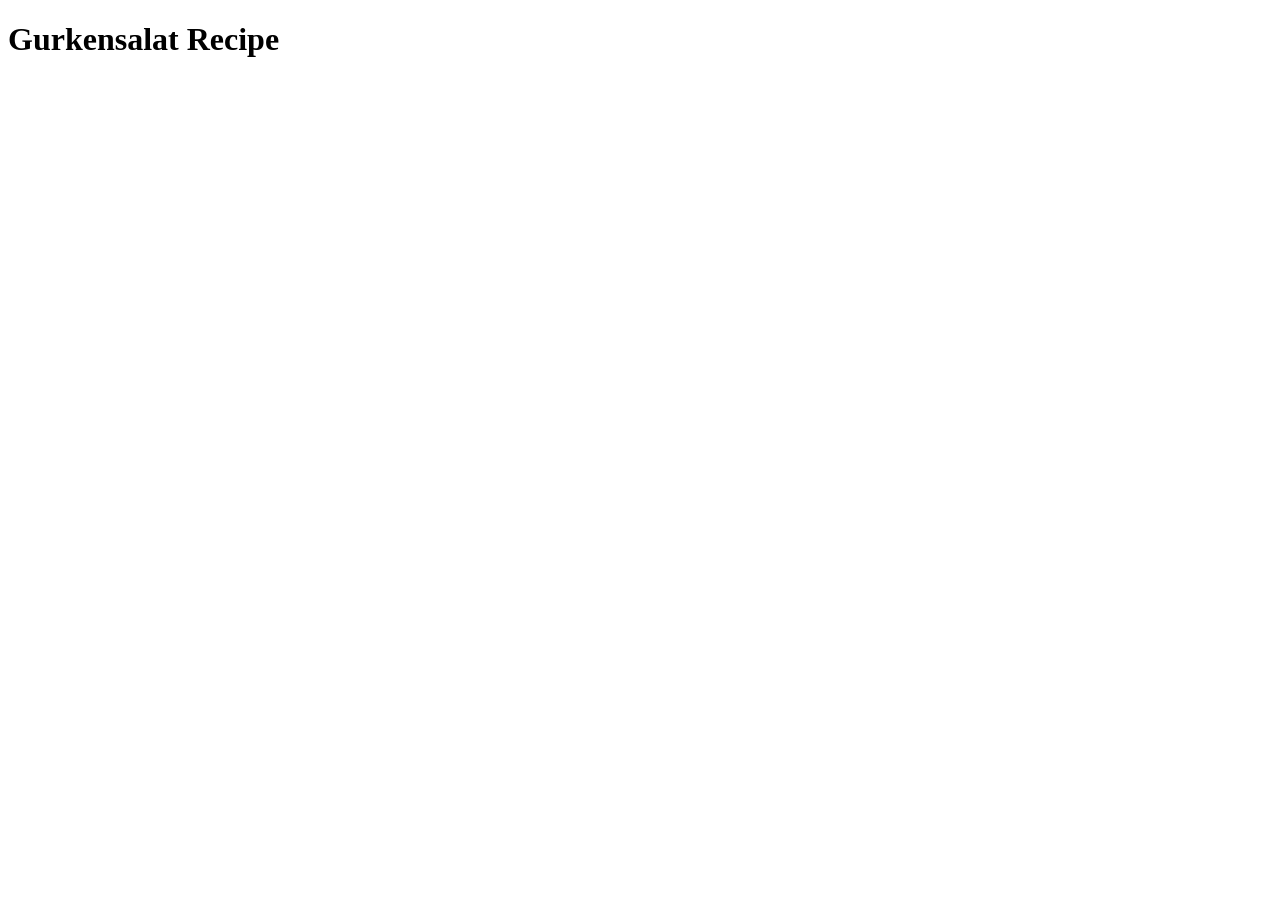
==== recipes/gurkensalat.html @ ced2dfe4 "initial Project structure" ====
<!DOCTYPE html>
<html lang="en">
<head>
    <meta charset="UTF-8">
    <meta name="viewport" content="width=device-width, initial-scale=1.0">
    <title>Document</title>
</head>
<body>
    <h1>Gurkensalat Recipe</h1>
</body>
</html>
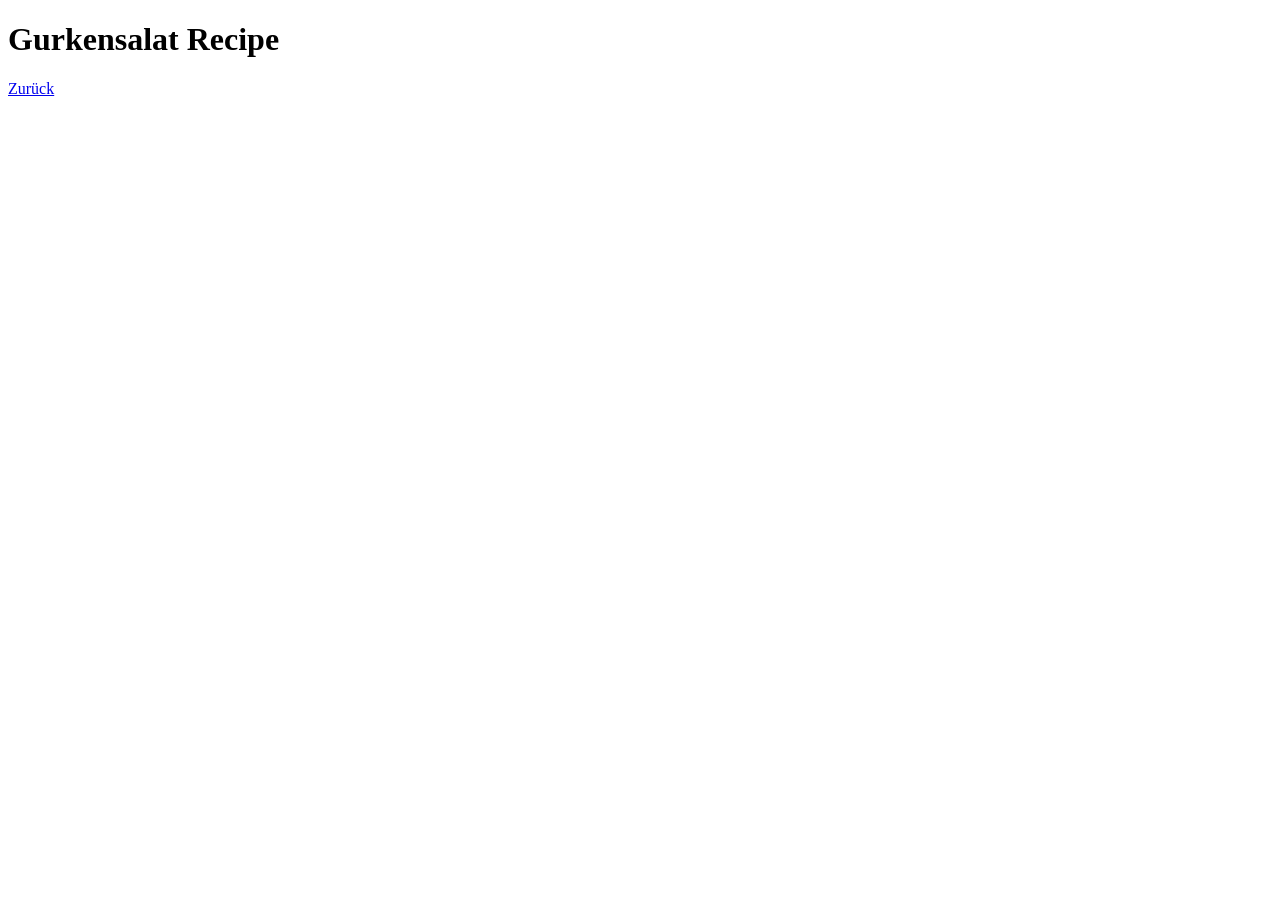
==== commit 18c33a08: "Links zum Navigieren hinzugefügt" ====
--- a/recipes/gurkensalat.html
+++ b/recipes/gurkensalat.html
@@ -7,5 +7,6 @@
 </head>
 <body>
     <h1>Gurkensalat Recipe</h1>
+    <a href="../index.html">Zurück</a>
 </body>
 </html>
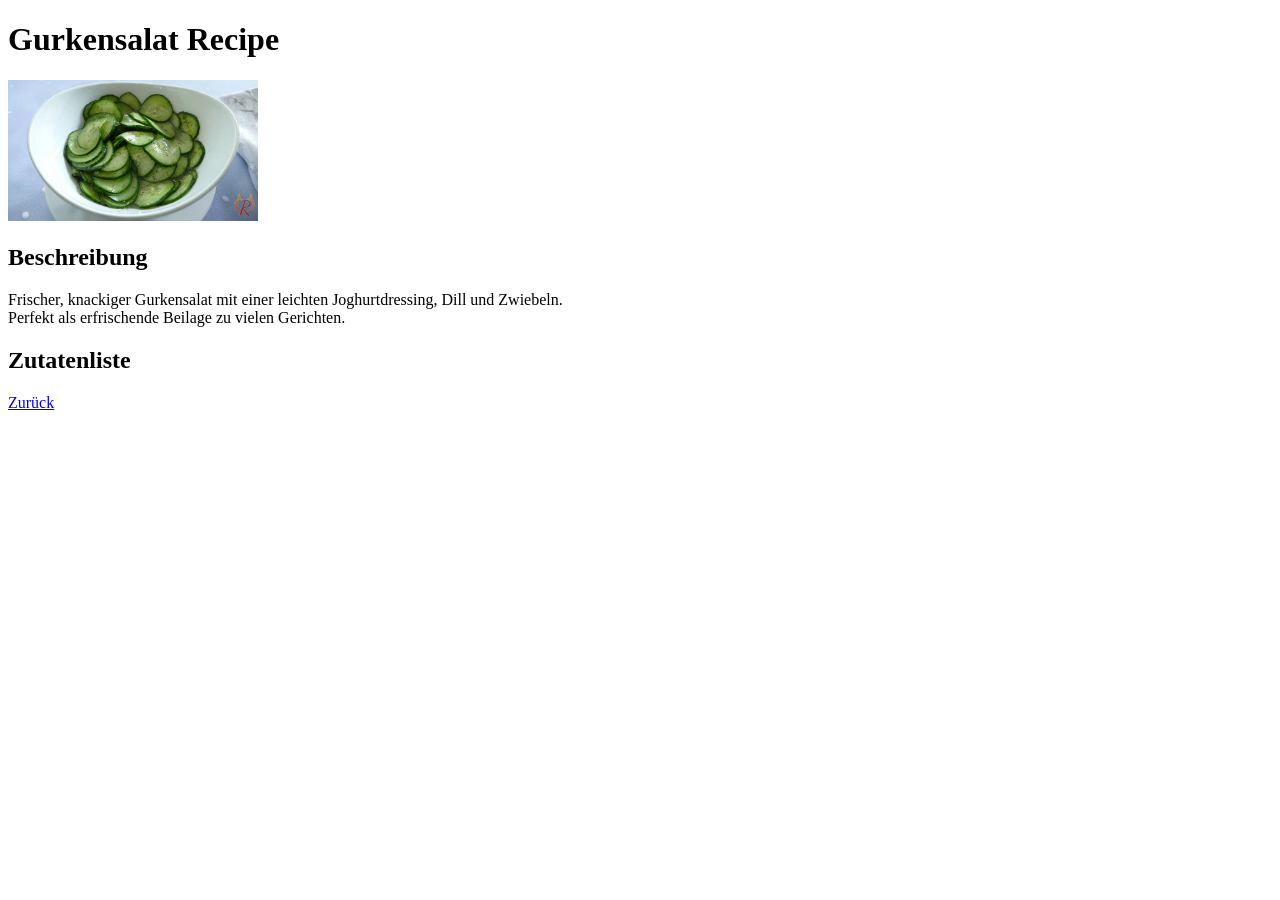
==== commit 767cd720: "Rezept und Zutaten für die Lasagne hinzugefügt" ====
--- a/recipes/gurkensalat.html
+++ b/recipes/gurkensalat.html
@@ -7,6 +7,13 @@
 </head>
 <body>
     <h1>Gurkensalat Recipe</h1>
+    <img src="../images/gurkensalat.png" width="250"/><br>
+    <h2>Beschreibung</h2>
+    <p>Frischer, knackiger Gurkensalat mit einer
+         leichten Joghurtdressing, Dill und Zwiebeln.<br> 
+         Perfekt als erfrischende Beilage zu vielen Gerichten.</p>
+         <h2>Zutatenliste</h2>
+         
     <a href="../index.html">Zurück</a>
 </body>
 </html>
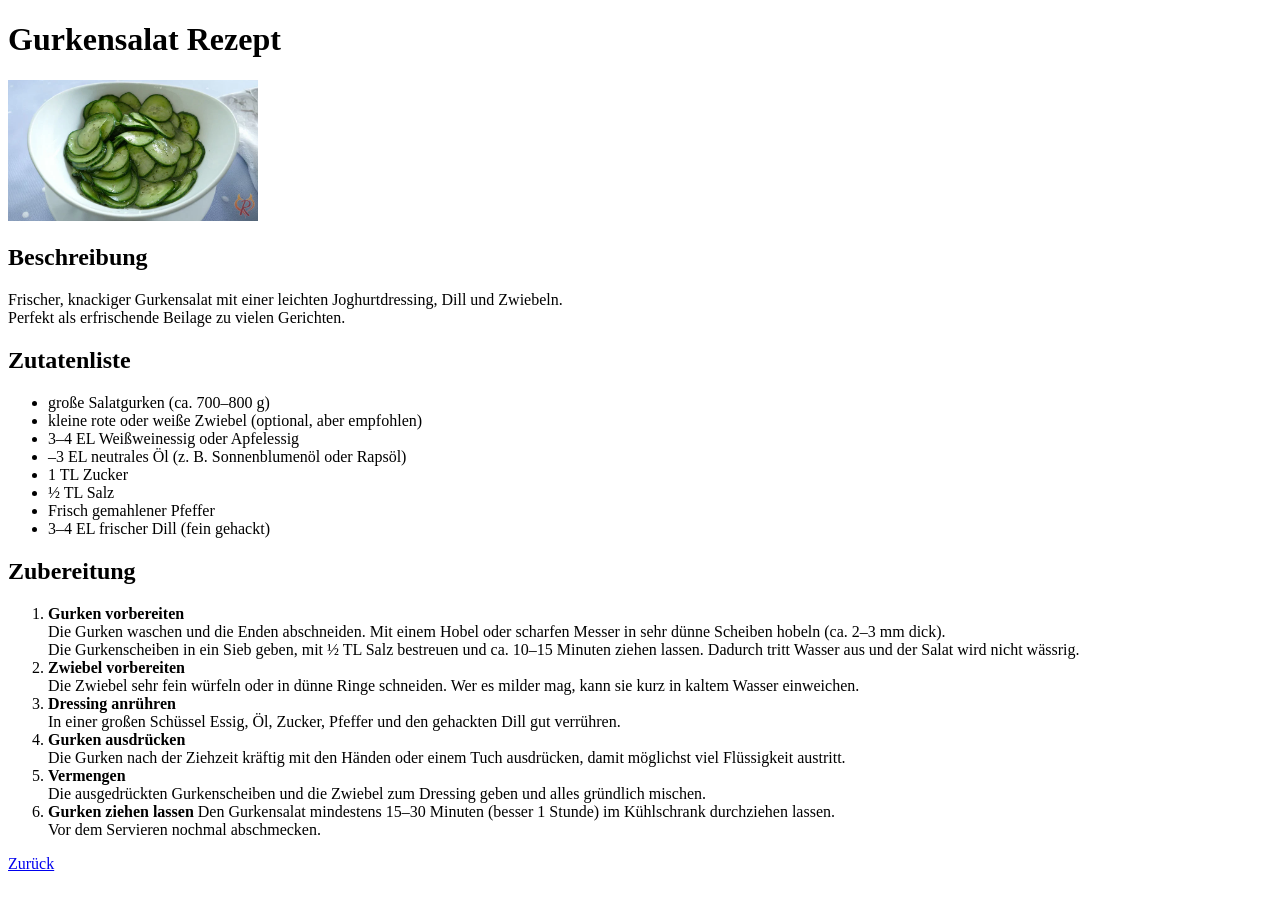
==== commit e353dda0: "Gurkensalat Rezept fertig gestellt" ====
--- a/recipes/gurkensalat.html
+++ b/recipes/gurkensalat.html
@@ -6,13 +6,40 @@
     <title>Document</title>
 </head>
 <body>
-    <h1>Gurkensalat Recipe</h1>
-    <img src="../images/gurkensalat.png" width="250"/><br>
+    <h1>Gurkensalat Rezept</h1>
+        <img src="../images/gurkensalat.png" width="250"/><br>
     <h2>Beschreibung</h2>
-    <p>Frischer, knackiger Gurkensalat mit einer
+        <p>Frischer, knackiger Gurkensalat mit einer
          leichten Joghurtdressing, Dill und Zwiebeln.<br> 
          Perfekt als erfrischende Beilage zu vielen Gerichten.</p>
-         <h2>Zutatenliste</h2>
+
+    <h2>Zutatenliste</h2>
+        <ul>
+            <li>große Salatgurken (ca. 700–800 g)</li>
+            <li>kleine rote oder weiße Zwiebel (optional, aber empfohlen)</li>
+            <li>3–4 EL Weißweinessig oder Apfelessig</li>
+            <li>–3 EL neutrales Öl (z. B. Sonnenblumenöl oder Rapsöl)</li>
+            <li>1 TL Zucker</li>
+            <li>½ TL Salz</li>
+            <li>Frisch gemahlener Pfeffer</li>
+            <li>3–4 EL frischer Dill (fein gehackt)</li>
+        </ul>
+
+    <h2>Zubereitung</h2>
+        <ol>
+            <li><strong>Gurken vorbereiten</strong><br> Die Gurken waschen und die Enden abschneiden. Mit einem Hobel oder scharfen Messer in sehr dünne Scheiben hobeln (ca. 2–3 mm dick).<br>
+                Die Gurkenscheiben in ein Sieb geben, mit ½ TL Salz bestreuen und ca. 10–15 Minuten ziehen lassen. Dadurch tritt Wasser aus und der Salat wird nicht wässrig.</li>
+            <li><strong>Zwiebel vorbereiten</strong><br>
+                Die Zwiebel sehr fein würfeln oder in dünne Ringe schneiden. Wer es milder mag, kann sie kurz in kaltem Wasser einweichen.</li>
+            <li><strong>Dressing anrühren</strong><br>
+                In einer großen Schüssel Essig, Öl, Zucker, Pfeffer und den gehackten Dill gut verrühren.</li>
+            <li><strong>Gurken ausdrücken</strong><br>
+                Die Gurken nach der Ziehzeit kräftig mit den Händen oder einem Tuch ausdrücken, damit möglichst viel Flüssigkeit austritt.</li>
+            <li><strong>Vermengen</strong><br>
+                Die ausgedrückten Gurkenscheiben und die Zwiebel zum Dressing geben und alles gründlich mischen.</li>
+            <li><strong>Gurken ziehen lassen</strong>
+                Den Gurkensalat mindestens 15–30 Minuten (besser 1 Stunde) im Kühlschrank durchziehen lassen.<br> Vor dem Servieren nochmal abschmecken.</li>
+        </ol>
          
     <a href="../index.html">Zurück</a>
 </body>
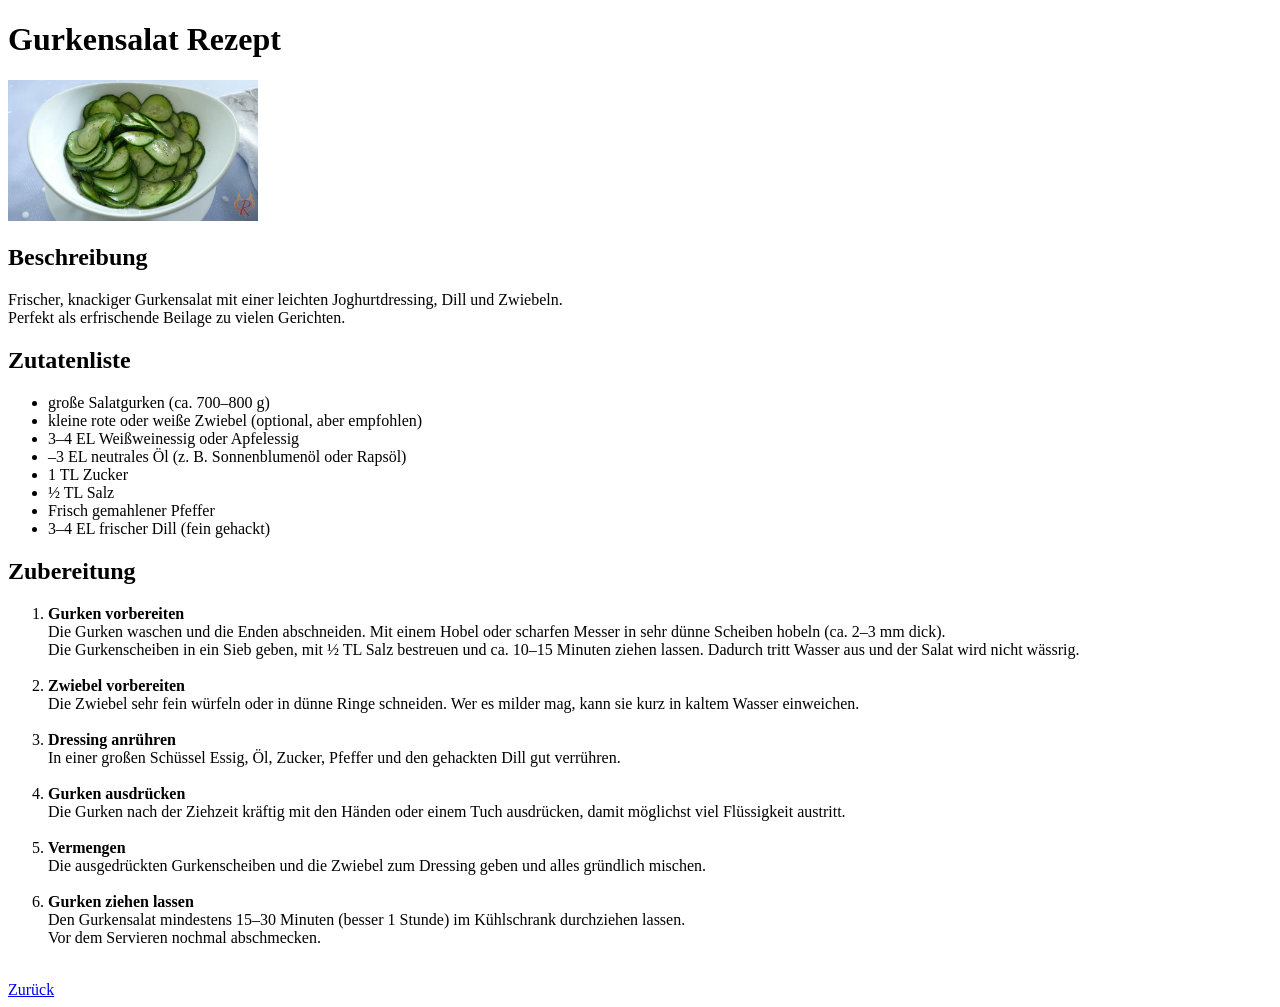
==== commit be61da77: "Zitronenkuchen hinzugefügt und bei allen Rezepten Optik verbessert" ====
--- a/recipes/gurkensalat.html
+++ b/recipes/gurkensalat.html
@@ -28,17 +28,17 @@
     <h2>Zubereitung</h2>
         <ol>
             <li><strong>Gurken vorbereiten</strong><br> Die Gurken waschen und die Enden abschneiden. Mit einem Hobel oder scharfen Messer in sehr dünne Scheiben hobeln (ca. 2–3 mm dick).<br>
-                Die Gurkenscheiben in ein Sieb geben, mit ½ TL Salz bestreuen und ca. 10–15 Minuten ziehen lassen. Dadurch tritt Wasser aus und der Salat wird nicht wässrig.</li>
+                Die Gurkenscheiben in ein Sieb geben, mit ½ TL Salz bestreuen und ca. 10–15 Minuten ziehen lassen. Dadurch tritt Wasser aus und der Salat wird nicht wässrig.</li><br>
             <li><strong>Zwiebel vorbereiten</strong><br>
-                Die Zwiebel sehr fein würfeln oder in dünne Ringe schneiden. Wer es milder mag, kann sie kurz in kaltem Wasser einweichen.</li>
+                Die Zwiebel sehr fein würfeln oder in dünne Ringe schneiden. Wer es milder mag, kann sie kurz in kaltem Wasser einweichen.</li><br>
             <li><strong>Dressing anrühren</strong><br>
-                In einer großen Schüssel Essig, Öl, Zucker, Pfeffer und den gehackten Dill gut verrühren.</li>
+                In einer großen Schüssel Essig, Öl, Zucker, Pfeffer und den gehackten Dill gut verrühren.</li><br>
             <li><strong>Gurken ausdrücken</strong><br>
-                Die Gurken nach der Ziehzeit kräftig mit den Händen oder einem Tuch ausdrücken, damit möglichst viel Flüssigkeit austritt.</li>
+                Die Gurken nach der Ziehzeit kräftig mit den Händen oder einem Tuch ausdrücken, damit möglichst viel Flüssigkeit austritt.</li><br>
             <li><strong>Vermengen</strong><br>
-                Die ausgedrückten Gurkenscheiben und die Zwiebel zum Dressing geben und alles gründlich mischen.</li>
-            <li><strong>Gurken ziehen lassen</strong>
-                Den Gurkensalat mindestens 15–30 Minuten (besser 1 Stunde) im Kühlschrank durchziehen lassen.<br> Vor dem Servieren nochmal abschmecken.</li>
+                Die ausgedrückten Gurkenscheiben und die Zwiebel zum Dressing geben und alles gründlich mischen.</li><br>
+            <li><strong>Gurken ziehen lassen</strong><br>
+                Den Gurkensalat mindestens 15–30 Minuten (besser 1 Stunde) im Kühlschrank durchziehen lassen.<br> Vor dem Servieren nochmal abschmecken.</li><br>
         </ol>
          
     <a href="../index.html">Zurück</a>
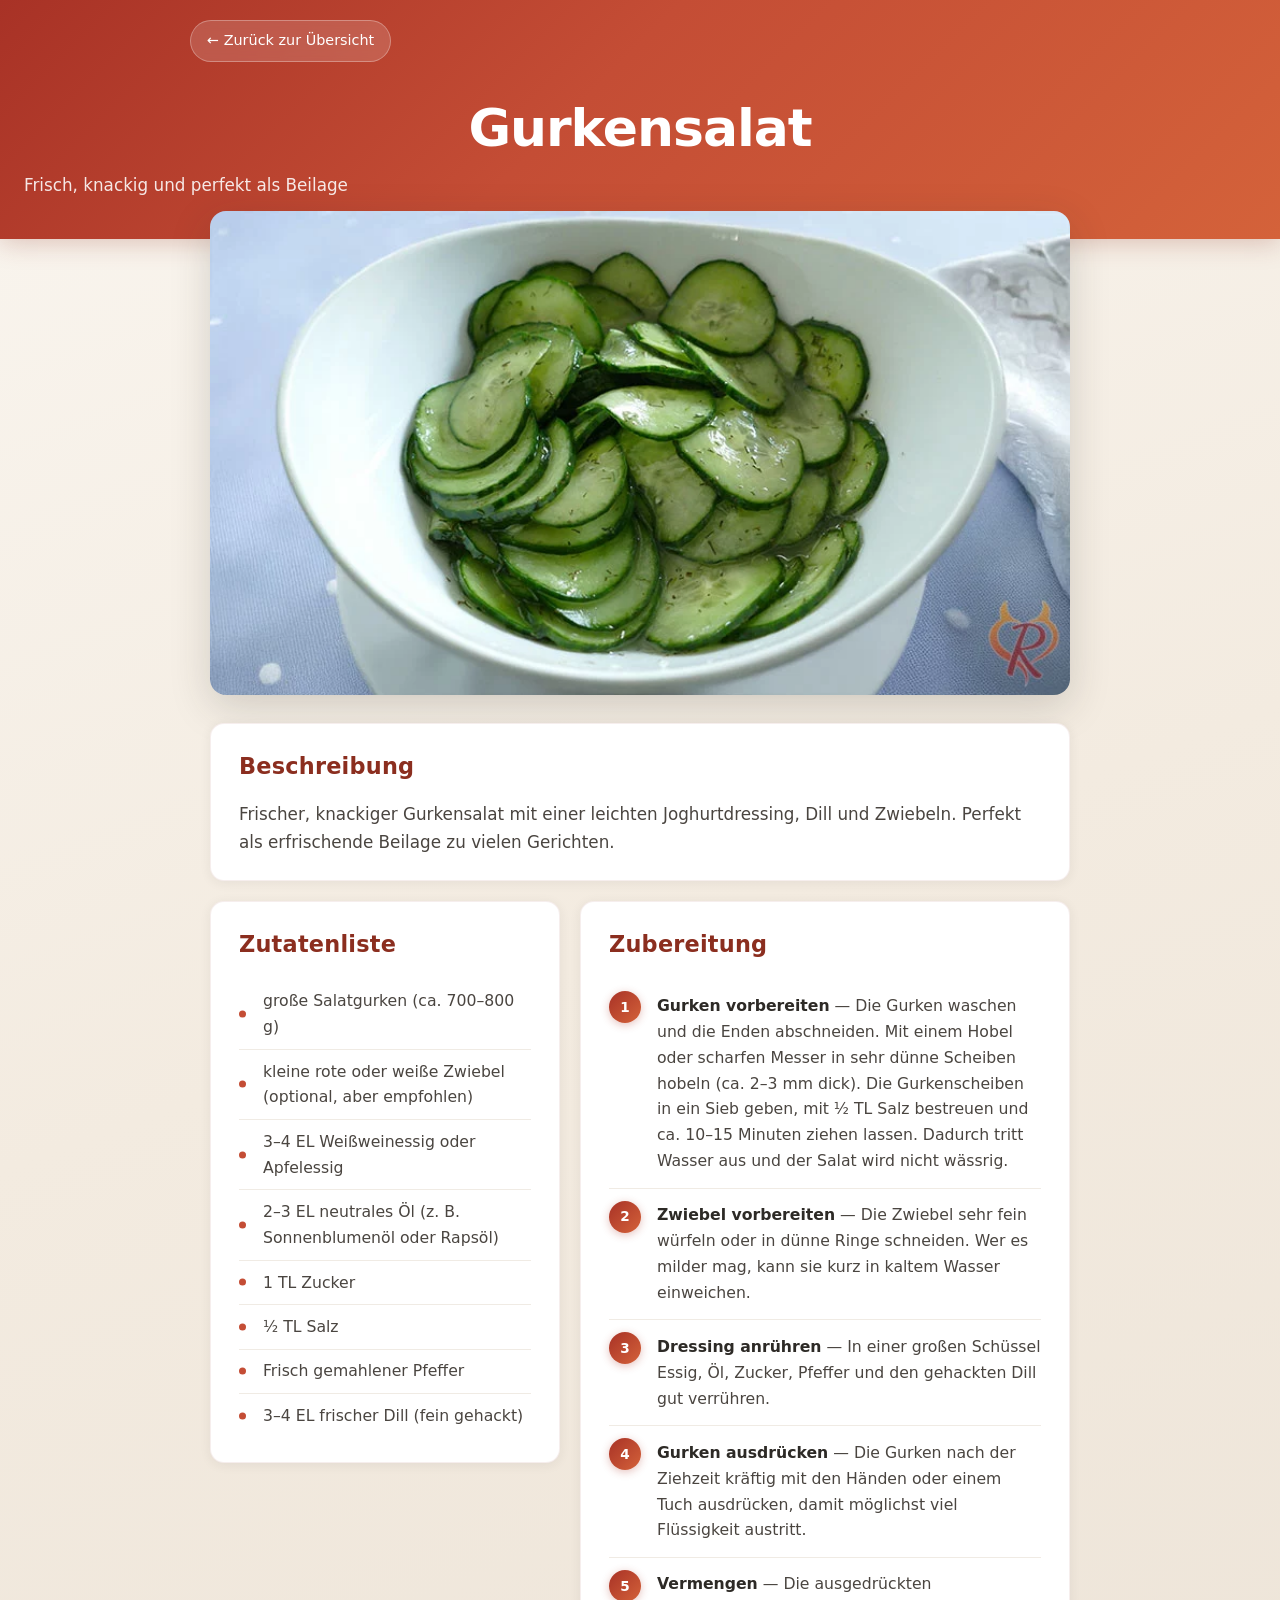
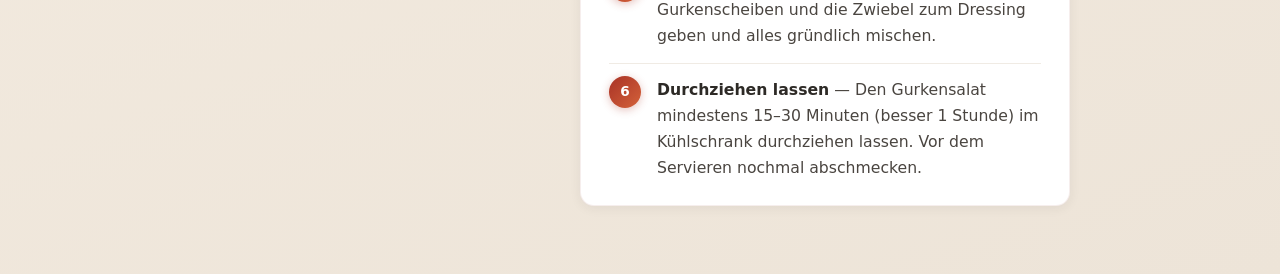
==== commit 2a8c679a: "komplett überarbeitet und responsiv gestaltet mit CSS" ====
--- a/recipes/gurkensalat.html
+++ b/recipes/gurkensalat.html
@@ -1,46 +1,61 @@
 <!DOCTYPE html>
-<html lang="en">
+<html lang="de">
 <head>
     <meta charset="UTF-8">
     <meta name="viewport" content="width=device-width, initial-scale=1.0">
-    <title>Document</title>
+    <title>Gurkensalat Rezept | Mike Rezepte</title>
+    <link rel="stylesheet" href="../style.css">
 </head>
-<body>
-    <h1>Gurkensalat Rezept</h1>
-        <img src="../images/gurkensalat.png" width="250"/><br>
-    <h2>Beschreibung</h2>
-        <p>Frischer, knackiger Gurkensalat mit einer
-         leichten Joghurtdressing, Dill und Zwiebeln.<br> 
-         Perfekt als erfrischende Beilage zu vielen Gerichten.</p>
 
-    <h2>Zutatenliste</h2>
-        <ul>
-            <li>große Salatgurken (ca. 700–800 g)</li>
-            <li>kleine rote oder weiße Zwiebel (optional, aber empfohlen)</li>
-            <li>3–4 EL Weißweinessig oder Apfelessig</li>
-            <li>–3 EL neutrales Öl (z. B. Sonnenblumenöl oder Rapsöl)</li>
-            <li>1 TL Zucker</li>
-            <li>½ TL Salz</li>
-            <li>Frisch gemahlener Pfeffer</li>
-            <li>3–4 EL frischer Dill (fein gehackt)</li>
-        </ul>
+<!-- Gleiche Struktur wie lasagna.html – nur Inhalt und Bild sind anders -->
+<body class="recipe-page">
 
-    <h2>Zubereitung</h2>
-        <ol>
-            <li><strong>Gurken vorbereiten</strong><br> Die Gurken waschen und die Enden abschneiden. Mit einem Hobel oder scharfen Messer in sehr dünne Scheiben hobeln (ca. 2–3 mm dick).<br>
-                Die Gurkenscheiben in ein Sieb geben, mit ½ TL Salz bestreuen und ca. 10–15 Minuten ziehen lassen. Dadurch tritt Wasser aus und der Salat wird nicht wässrig.</li><br>
-            <li><strong>Zwiebel vorbereiten</strong><br>
-                Die Zwiebel sehr fein würfeln oder in dünne Ringe schneiden. Wer es milder mag, kann sie kurz in kaltem Wasser einweichen.</li><br>
-            <li><strong>Dressing anrühren</strong><br>
-                In einer großen Schüssel Essig, Öl, Zucker, Pfeffer und den gehackten Dill gut verrühren.</li><br>
-            <li><strong>Gurken ausdrücken</strong><br>
-                Die Gurken nach der Ziehzeit kräftig mit den Händen oder einem Tuch ausdrücken, damit möglichst viel Flüssigkeit austritt.</li><br>
-            <li><strong>Vermengen</strong><br>
-                Die ausgedrückten Gurkenscheiben und die Zwiebel zum Dressing geben und alles gründlich mischen.</li><br>
-            <li><strong>Gurken ziehen lassen</strong><br>
-                Den Gurkensalat mindestens 15–30 Minuten (besser 1 Stunde) im Kühlschrank durchziehen lassen.<br> Vor dem Servieren nochmal abschmecken.</li><br>
-        </ol>
-         
-    <a href="../index.html">Zurück</a>
+    <header class="recipe-hero">
+        <nav class="recipe-nav">
+            <a href="../index.html" class="back-link">← Zurück zur Übersicht</a>
+        </nav>
+        <h1>Gurkensalat</h1>
+        <p class="recipe-tagline">Frisch, knackig und perfekt als Beilage</p>
+    </header>
+
+    <main class="recipe-container">
+        <figure class="recipe-image">
+            <img src="../images/gurkensalat.png" alt="Frischer Gurkensalat mit Dill">
+        </figure>
+
+        <section class="recipe-section recipe-description">
+            <h2>Beschreibung</h2>
+            <p>Frischer, knackiger Gurkensalat mit einer leichten Joghurtdressing, Dill und Zwiebeln. Perfekt als erfrischende Beilage zu vielen Gerichten.</p>
+        </section>
+
+        <div class="recipe-grid">
+            <section class="recipe-section recipe-ingredients">
+                <h2>Zutatenliste</h2>
+                <ul>
+                    <li>große Salatgurken (ca. 700–800 g)</li>
+                    <li>kleine rote oder weiße Zwiebel (optional, aber empfohlen)</li>
+                    <li>3–4 EL Weißweinessig oder Apfelessig</li>
+                    <li>2–3 EL neutrales Öl (z. B. Sonnenblumenöl oder Rapsöl)</li>
+                    <li>1 TL Zucker</li>
+                    <li>½ TL Salz</li>
+                    <li>Frisch gemahlener Pfeffer</li>
+                    <li>3–4 EL frischer Dill (fein gehackt)</li>
+                </ul>
+            </section>
+
+            <section class="recipe-section recipe-steps">
+                <h2>Zubereitung</h2>
+                <ol>
+                    <!-- <strong> macht Text fett – hier als Schritt-Titel innerhalb eines <li> -->
+                    <li><strong>Gurken vorbereiten</strong> — Die Gurken waschen und die Enden abschneiden. Mit einem Hobel oder scharfen Messer in sehr dünne Scheiben hobeln (ca. 2–3 mm dick). Die Gurkenscheiben in ein Sieb geben, mit ½ TL Salz bestreuen und ca. 10–15 Minuten ziehen lassen. Dadurch tritt Wasser aus und der Salat wird nicht wässrig.</li>
+                    <li><strong>Zwiebel vorbereiten</strong> — Die Zwiebel sehr fein würfeln oder in dünne Ringe schneiden. Wer es milder mag, kann sie kurz in kaltem Wasser einweichen.</li>
+                    <li><strong>Dressing anrühren</strong> — In einer großen Schüssel Essig, Öl, Zucker, Pfeffer und den gehackten Dill gut verrühren.</li>
+                    <li><strong>Gurken ausdrücken</strong> — Die Gurken nach der Ziehzeit kräftig mit den Händen oder einem Tuch ausdrücken, damit möglichst viel Flüssigkeit austritt.</li>
+                    <li><strong>Vermengen</strong> — Die ausgedrückten Gurkenscheiben und die Zwiebel zum Dressing geben und alles gründlich mischen.</li>
+                    <li><strong>Durchziehen lassen</strong> — Den Gurkensalat mindestens 15–30 Minuten (besser 1 Stunde) im Kühlschrank durchziehen lassen. Vor dem Servieren nochmal abschmecken.</li>
+                </ol>
+            </section>
+        </div>
+    </main>
 </body>
 </html>
--- a/style.css
+++ b/style.css
@@ -0,0 +1,393 @@
+/* ═══════════════════════════════════════════════════════════
+   CSS-VARIABLEN (Custom Properties)
+   Farben & Werte einmal definieren, überall mit var() nutzen.
+   Vorteil: Änderst du --color-accent, ändert sich alles automatisch.
+   ═══════════════════════════════════════════════════════════ */
+
+:root {
+    --color-bg: #faf6f0;           /* Hintergrundfarbe (Creme) */
+    --color-bg-mid: #f3ebe0;
+    --color-bg-end: #ede4d8;
+    --color-text: #2d2a26;         /* Haupttextfarbe (dunkelbraun) */
+    --color-text-muted: #4a4540;   /* Gedämpfter Text (Beschreibungen) */
+    --color-accent: #8b2e1f;       /* Akzentfarbe (dunkles Rot – Überschriften) */
+    --color-accent-light: #c44d35;
+    --color-accent-bright: #d4623a;
+    --color-surface: #fff;         /* Karten-Hintergrund (weiß) */
+    --color-border: rgba(139, 46, 31, 0.08);  /* rgba = Farbe mit Transparenz */
+    --color-divider: #f0ebe4;      /* Trennlinien in Listen */
+    --shadow-sm: 0 2px 12px rgba(45, 42, 38, 0.07);   /* Leichter Schatten */
+    --shadow-md: 0 12px 40px rgba(45, 42, 38, 0.18);  /* Stärkerer Schatten */
+    --shadow-hero: 0 4px 24px rgba(139, 46, 31, 0.25);
+    --radius-card: 14px;           /* Abgerundete Ecken für Karten */
+    --radius-image: 16px;
+    --font-sans: system-ui, -apple-system, 'Segoe UI', Roboto, sans-serif;
+    --hero-gradient: linear-gradient(135deg, #a83226 0%, #c44d35 45%, #d4623a 100%);
+    --step-gradient: linear-gradient(135deg, #a83226, #d4623a);
+}
+
+/* ═══════════════════════════════════════════════════════════
+   RESET / BASIS
+   Entfernt Browser-Standardabstände und sorgt für konsistentes Verhalten.
+   ═══════════════════════════════════════════════════════════ */
+
+/* Der Stern (*) wählt ALLE Elemente aus */
+*,
+*::before,
+*::after {
+    box-sizing: border-box;
+    /* padding & border werden IN die Breite eingerechnet (einfacheres Layout) */
+}
+
+html,
+body {
+    margin: 0;          /* Kein Außenabstand */
+    padding: 0;         /* Kein Innenabstand */
+    min-height: 100vh;  /* Mindestens so hoch wie der sichtbare Bildschirm */
+}
+
+/* ═══════════════════════════════════════════════════════════
+   STARTSEITE (body.home-page)
+   Styles gelten nur, wenn <body class="home-page"> gesetzt ist.
+   ═══════════════════════════════════════════════════════════ */
+
+body.home-page {
+    /* linear-gradient = Farbverlauf als Hintergrund */
+    background: linear-gradient(160deg, var(--color-bg) 0%, var(--color-bg-mid) 50%, var(--color-bg-end) 100%);
+    font-family: var(--font-sans);
+    color: var(--color-text);
+    line-height: 1.65;  /* Zeilenabstand für bessere Lesbarkeit */
+}
+
+.site-hero {
+    background: var(--hero-gradient);
+    padding: 3rem 1.5rem 4rem;  /* Innenabstand: oben rechts/unten links */
+    text-align: center;
+    box-shadow: var(--shadow-hero);
+}
+
+.site-hero h1 {
+    margin: 0;
+    /* clamp(min, bevorzugt, max) = Schrift skaliert mit Bildschirmgröße */
+    font-size: clamp(2.25rem, 7vw, 3.5rem);
+    font-weight: 700;       /* 700 = fett */
+    letter-spacing: -0.02em; /* Buchstaben etwas enger */
+    color: #fff;
+}
+
+.site-tagline {
+    margin: 0.75rem 0 0;
+    font-size: clamp(1rem, 2.5vw, 1.15rem);
+    color: rgba(255, 255, 255, 0.88);  /* Weiß mit 88% Deckkraft */
+    font-weight: 400;  /* 400 = normal */
+}
+
+.home-container {
+    max-width: 1100px;  /* Inhalt wird nicht breiter als 1100px */
+    margin: -2rem auto 3rem;  /* auto = horizontal zentriert; -2rem = überlappt Hero */
+    padding: 0 1.25rem; /* Seitenabstand links/rechts */
+}
+
+/* ── Rezept-Karten Grid ───────────────────────────────────── */
+
+.recipe-cards {
+    display: grid;  /* CSS Grid = Raster-Layout */
+    /* auto-fit + minmax = Karten passen sich automatisch an die Breite an */
+    grid-template-columns: repeat(auto-fit, minmax(280px, 1fr));
+    gap: 1.5rem;    /* Abstand zwischen den Karten */
+    list-style: none;  /* Entfernt die Standard-Aufzählungspunkte von <ul> */
+    margin: 0;
+    padding: 0;
+}
+
+.recipe-card {
+    display: flex;              /* Flexbox = flexible Anordnung der Kinder */
+    flex-direction: column;     /* Kinder untereinander stapeln */
+    height: 100%;               /* Alle Karten gleich hoch in einer Zeile */
+    text-decoration: none;      /* Unterstreichung des Links entfernen */
+    color: inherit;             /* Textfarbe vom Elternelement übernehmen */
+    background: var(--color-surface);
+    border-radius: var(--radius-card);
+    overflow: hidden;           /* Bild-Ecken werden abgeschnitten (rund) */
+    border: 1px solid var(--color-border);
+    box-shadow: var(--shadow-sm);
+    /* transition = animiert Änderungen über 0.25 Sekunden */
+    transition: transform 0.25s ease, box-shadow 0.25s ease;
+}
+
+/* :hover = Style wenn die Maus darüber ist */
+.recipe-card:hover {
+    transform: translateY(-6px);  /* Karte hebt sich 6px nach oben */
+    box-shadow: var(--shadow-md);
+}
+
+.recipe-card img {
+    display: block;   /* Entfernt kleine Lücke unter dem Bild */
+    width: 100%;      /* Bild füllt die volle Kartenbreite */
+    height: 200px;
+    object-fit: cover;  /* Bild wird zugeschnitten, behält Proportionen */
+}
+
+.recipe-card-title {
+    display: block;   /* block = eigene Zeile (unter dem Bild) */
+    padding: 1.1rem 1.25rem 0.25rem;
+    font-size: 1.2rem;
+    font-weight: 600;
+    color: var(--color-accent);
+}
+
+.recipe-card-desc {
+    display: block;
+    padding: 0 1.25rem 1.25rem;
+    font-size: 0.92rem;
+    color: var(--color-text-muted);
+}
+
+/* ═══════════════════════════════════════════════════════════
+   REZEPTSEITEN (body.recipe-page)
+   ═══════════════════════════════════════════════════════════ */
+
+body.recipe-page {
+    background: linear-gradient(160deg, var(--color-bg) 0%, var(--color-bg-mid) 50%, var(--color-bg-end) 100%);
+    font-family: var(--font-sans);
+    color: var(--color-text);
+    line-height: 1.65;
+}
+
+/* "body.recipe-page h1" = h1 NUR auf Rezeptseiten (nicht Startseite) */
+body.recipe-page h1 {
+    margin: 0;
+    padding: 0;
+    text-align: center;
+    font-size: clamp(2rem, 6vw, 3.25rem);
+    font-weight: 700;
+    letter-spacing: -0.02em;
+    color: #fff;
+}
+
+body.recipe-page h2 {
+    margin: 0 0 1rem;  /* unten 1rem Abstand */
+    font-size: clamp(1.15rem, 3vw, 1.4rem);
+    font-weight: 600;
+    color: var(--color-accent);
+    letter-spacing: 0.01em;
+}
+
+body.recipe-page h3 {
+    margin: 1.25rem 0 0.75rem;
+    font-size: 1rem;
+    font-weight: 600;
+    color: var(--color-accent);
+}
+
+body.recipe-page p {
+    margin: 0;
+    padding: 0;
+    text-align: left;
+    font-size: 1.05rem;
+}
+
+.recipe-hero {
+    background: var(--hero-gradient);
+    padding: 1.25rem 1.5rem 2.5rem;
+    text-align: center;
+    box-shadow: var(--shadow-hero);
+}
+
+.recipe-nav {
+    max-width: 900px;
+    margin: 0 auto 1.5rem;  /* auto = zentriert den Nav-Bereich */
+    text-align: left;
+}
+
+.back-link {
+    display: inline-flex;   /* Flexbox, aber inline (nicht volle Breite) */
+    align-items: center;    /* Vertikal zentrieren */
+    gap: 0.35rem;           /* Abstand zwischen Icon und Text */
+    padding: 0.5rem 1rem;
+    font-size: 0.9rem;
+    font-weight: 500;
+    color: #fff;
+    text-decoration: none;
+    background: rgba(255, 255, 255, 0.15);
+    border: 1px solid rgba(255, 255, 255, 0.3);
+    border-radius: 999px;   /* Sehr rund = Pillen-Form */
+    backdrop-filter: blur(6px);  /* Milchglas-Effekt */
+    transition: background 0.2s ease, transform 0.2s ease;
+}
+
+.back-link:hover {
+    background: rgba(255, 255, 255, 0.28);
+    transform: translateX(-3px);  /* Link rutscht leicht nach links */
+}
+
+.recipe-tagline {
+    margin-top: 0.5rem;
+    font-size: 1.05rem;
+    color: rgba(255, 255, 255, 0.88);
+    font-weight: 400;
+}
+
+.recipe-container {
+    max-width: 900px;
+    margin: -1.75rem auto 3rem;  /* Negativer margin-top = überlappt Hero */
+    padding: 0 1.25rem;
+}
+
+.recipe-image {
+    margin: 0 0 1.75rem;
+    border-radius: var(--radius-image);
+    overflow: hidden;
+    box-shadow: var(--shadow-md);
+    aspect-ratio: 16 / 9;  /* Seitenverhältnis 16:9 (wie Widescreen) */
+}
+
+.recipe-image img {
+    display: block;
+    width: 100%;
+    height: 100%;
+    object-fit: cover;
+}
+
+/* ── Weiße Inhalts-Karten ─────────────────────────────────── */
+
+.recipe-section {
+    background: var(--color-surface);
+    border-radius: var(--radius-card);
+    padding: 1.5rem 1.75rem;
+    margin-bottom: 1.25rem;
+    box-shadow: var(--shadow-sm);
+    border: 1px solid var(--color-border);
+}
+
+.recipe-description p {
+    color: var(--color-text-muted);
+}
+
+/* Zwei Spalten: Zutaten links, Zubereitung rechts */
+.recipe-grid {
+    display: grid;
+    grid-template-columns: 1fr 1.4fr;  /* 1.4fr = rechte Spalte etwas breiter */
+    gap: 1.25rem;
+    align-items: start;  /* Spalten oben ausrichten (nicht strecken) */
+}
+
+/* ── Listen ohne Standard-Bullets/Nummern ─────────────────── */
+
+.recipe-ingredients ul,
+.recipe-steps ol {
+    margin: 0;
+    padding: 0;
+    list-style: none;  /* Browser-eigene Punkte/Nummern ausblenden */
+}
+
+.recipe-ingredients li {
+    position: relative;  /* Nötig für ::before (absolut positioniert) */
+    padding: 0.55rem 0 0.55rem 1.5rem;  /* links Platz für den roten Punkt */
+    border-bottom: 1px solid var(--color-divider);
+    font-size: 0.98rem;
+    color: var(--color-text-muted);
+}
+
+.recipe-ingredients li:last-child {
+    border-bottom: none;  /* :last-child = letztes Element in der Liste */
+}
+
+/* ::before = fügt ein Pseudo-Element VOR dem <li> ein (roter Punkt) */
+.recipe-ingredients li::before {
+    content: "";  /* Leerer Inhalt = nur die Form wird gezeichnet */
+    position: absolute;
+    left: 0;
+    top: 50%;
+    transform: translateY(-50%);  /* Vertikal zentrieren */
+    width: 7px;
+    height: 7px;
+    border-radius: 50%;  /* 50% = Kreis */
+    background: var(--color-accent-light);
+}
+
+/* ── Nummerierte Schritte mit CSS-Counter ───────────────────── */
+
+.recipe-steps ol {
+    counter-reset: step;  /* Zähler auf 0 zurücksetzen */
+}
+
+.recipe-steps li {
+    position: relative;
+    padding: 0.85rem 0 0.85rem 3rem;  /* links Platz für die Nummer */
+    border-bottom: 1px solid var(--color-divider);
+    font-size: 0.98rem;
+    color: var(--color-text-muted);
+    counter-increment: step;  /* Zähler um 1 erhöhen pro <li> */
+}
+
+.recipe-steps li:last-child {
+    border-bottom: none;
+    padding-bottom: 0;
+}
+
+/* counter(step) zeigt die aktuelle Zählernummer im ::before-Kreis */
+.recipe-steps li::before {
+    content: counter(step);
+    position: absolute;
+    left: 0;
+    top: 0.75rem;
+    width: 2rem;
+    height: 2rem;
+    display: flex;
+    align-items: center;
+    justify-content: center;
+    font-size: 0.85rem;
+    font-weight: 700;
+    color: #fff;
+    background: var(--step-gradient);
+    border-radius: 50%;
+    box-shadow: 0 2px 8px rgba(168, 50, 38, 0.3);
+}
+
+.recipe-steps li strong {
+    color: var(--color-text);  /* Schritt-Titel etwas dunkler/hervorgehoben */
+}
+
+/* ═══════════════════════════════════════════════════════════
+   RESPONSIVE DESIGN – Media Query
+   Diese Regeln gelten NUR wenn der Bildschirm ≤ 720px breit ist.
+   ═══════════════════════════════════════════════════════════ */
+
+@media (max-width: 720px) {
+    .site-hero {
+        padding: 2.5rem 1rem 3.5rem;
+    }
+
+    .home-container {
+        margin-top: -1.5rem;
+        padding: 0 1rem;
+    }
+
+    .recipe-cards {
+        grid-template-columns: 1fr;  /* Eine Spalte auf dem Handy */
+        gap: 1.25rem;
+    }
+
+    .recipe-hero {
+        padding: 1rem 1rem 2rem;
+    }
+
+    .recipe-container {
+        margin-top: -1.25rem;
+        padding: 0 1rem;
+    }
+
+    .recipe-grid {
+        grid-template-columns: 1fr;  /* Zutaten & Zubereitung untereinander */
+    }
+
+    .recipe-section {
+        padding: 1.25rem;
+    }
+
+    .recipe-image {
+        border-radius: 12px;
+        aspect-ratio: 4 / 3;  /* Auf Handy etwas höheres Bildformat */
+    }
+}
